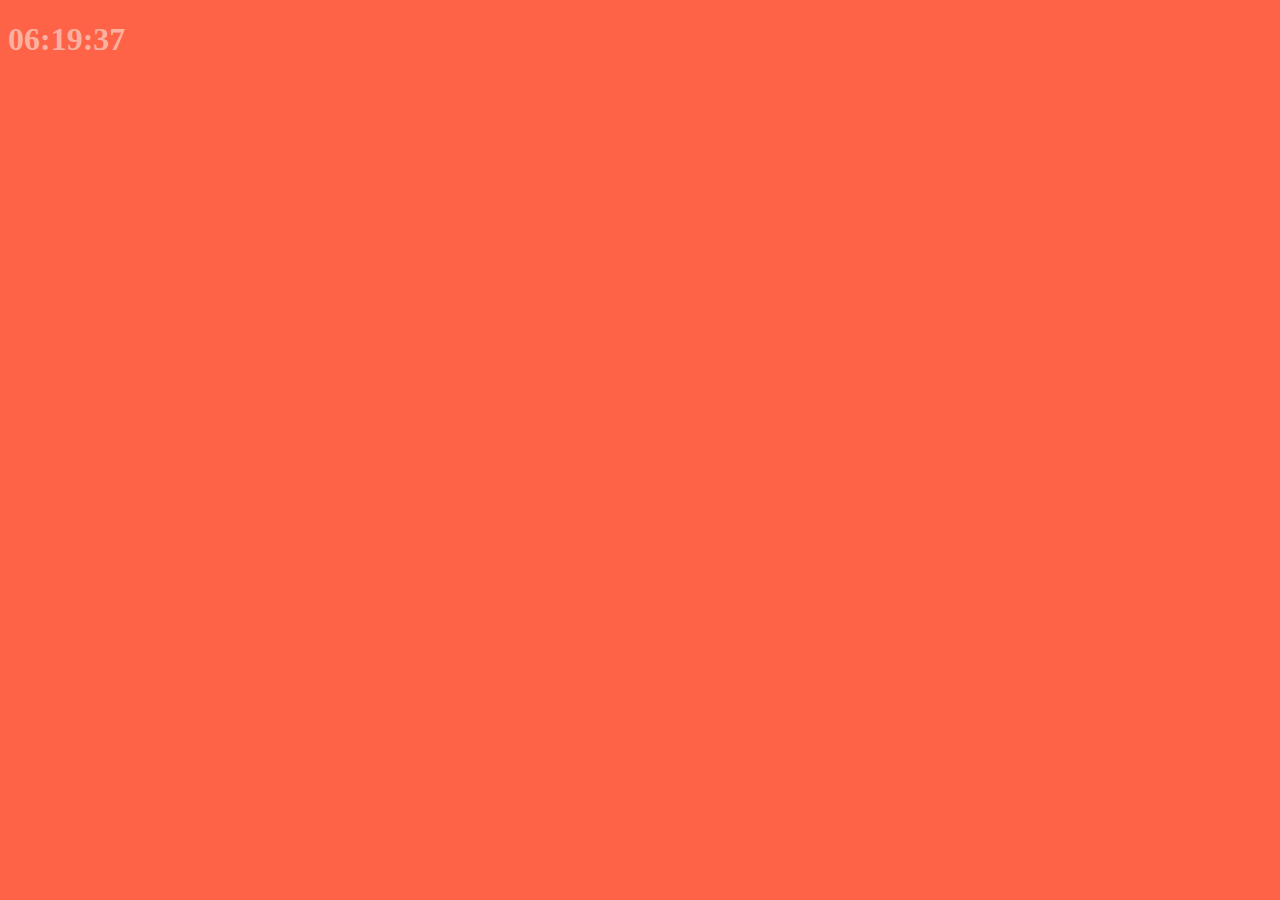
==== momentum/index.html @ 80093922 "#3. Momentum Clone Coding - clock - greeting" ====
<!DOCTYPE html>
<html lang="en" dir="ltr">
  <head>
    <meta charset="utf-8">
    <title>JS Basic</title>
    <link rel="stylesheet" href="index.css">
  </head>
  <body>
    <div class="js-clock">
      <h1>00:00</h1>
    </div>
    <form class="js-form form">
      <input type="text" placeholder="What is your name?" name="" value="">
    </form>
    <h4 class="js-greetings greetings"></h4>
    <script src="clock.js"></script>
    <script src="greeting.js"></script>
  </body>
</html>
---- momentum/index.css ----
body{
  background-color: tomato;
}

h1{
  color:#fab1a0;
  transition: color 0.5s ease-in-out;
}

.clicked {
  color: #7f8c8d;
}

.btn {
  cursor: pointer;
}

.form,
.greetings {
  display: none;
}

.showing {
  display: block;
}
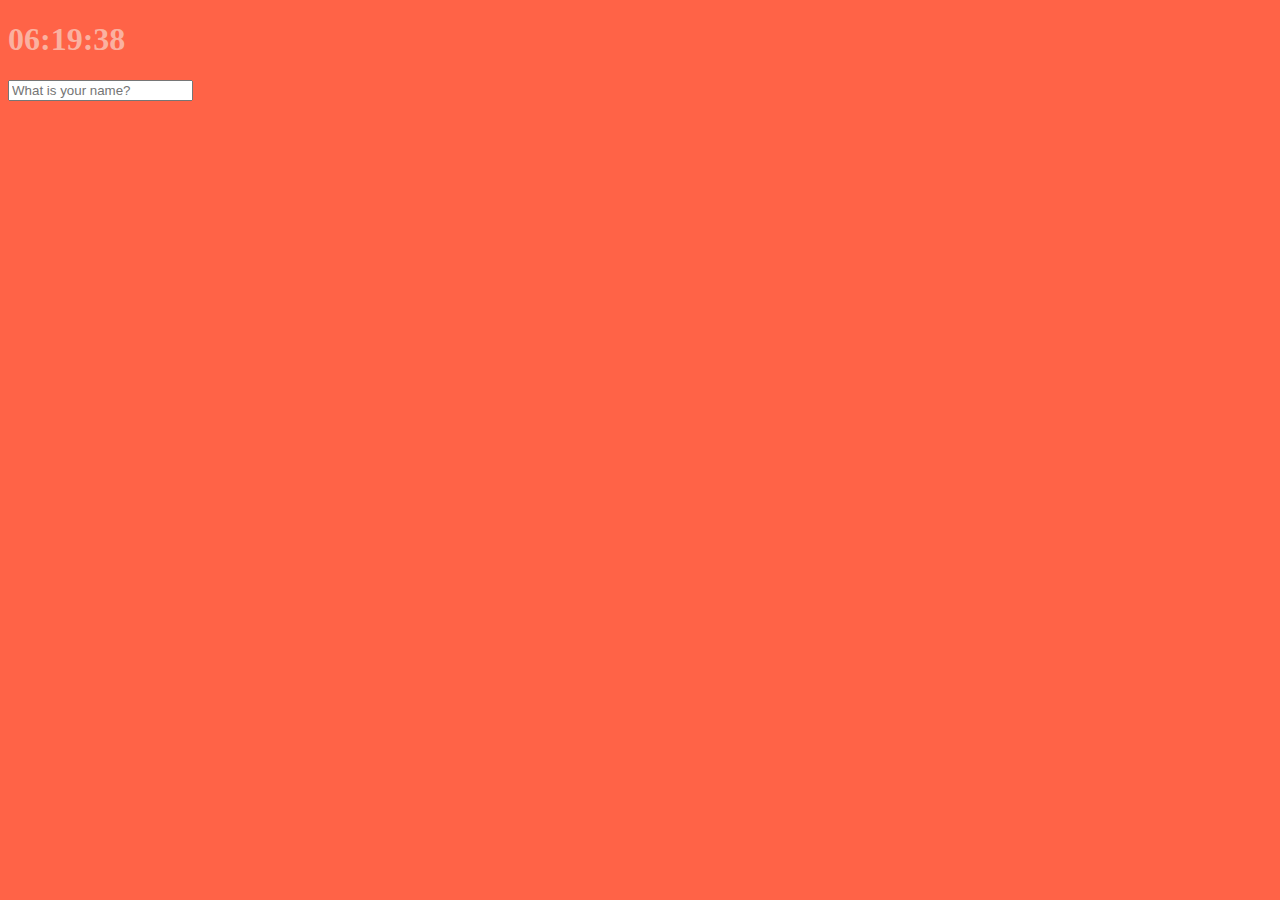
==== commit 6bb90a55: "#3. Momentum Clone Coding - clock - greeting(updated)" ====
--- a/momentum/index.html
+++ b/momentum/index.html
@@ -10,7 +10,7 @@
       <h1>00:00</h1>
     </div>
     <form class="js-form form">
-      <input type="text" placeholder="What is your name?" name="" value="">
+      <input type="text" placeholder="What is your name?">
     </form>
     <h4 class="js-greetings greetings"></h4>
     <script src="clock.js"></script>
--- a/momentum/index.css
+++ b/momentum/index.css
@@ -1,8 +1,5 @@
 body{
   background-color: tomato;
-}
-
-h1{
   color:#fab1a0;
   transition: color 0.5s ease-in-out;
 }
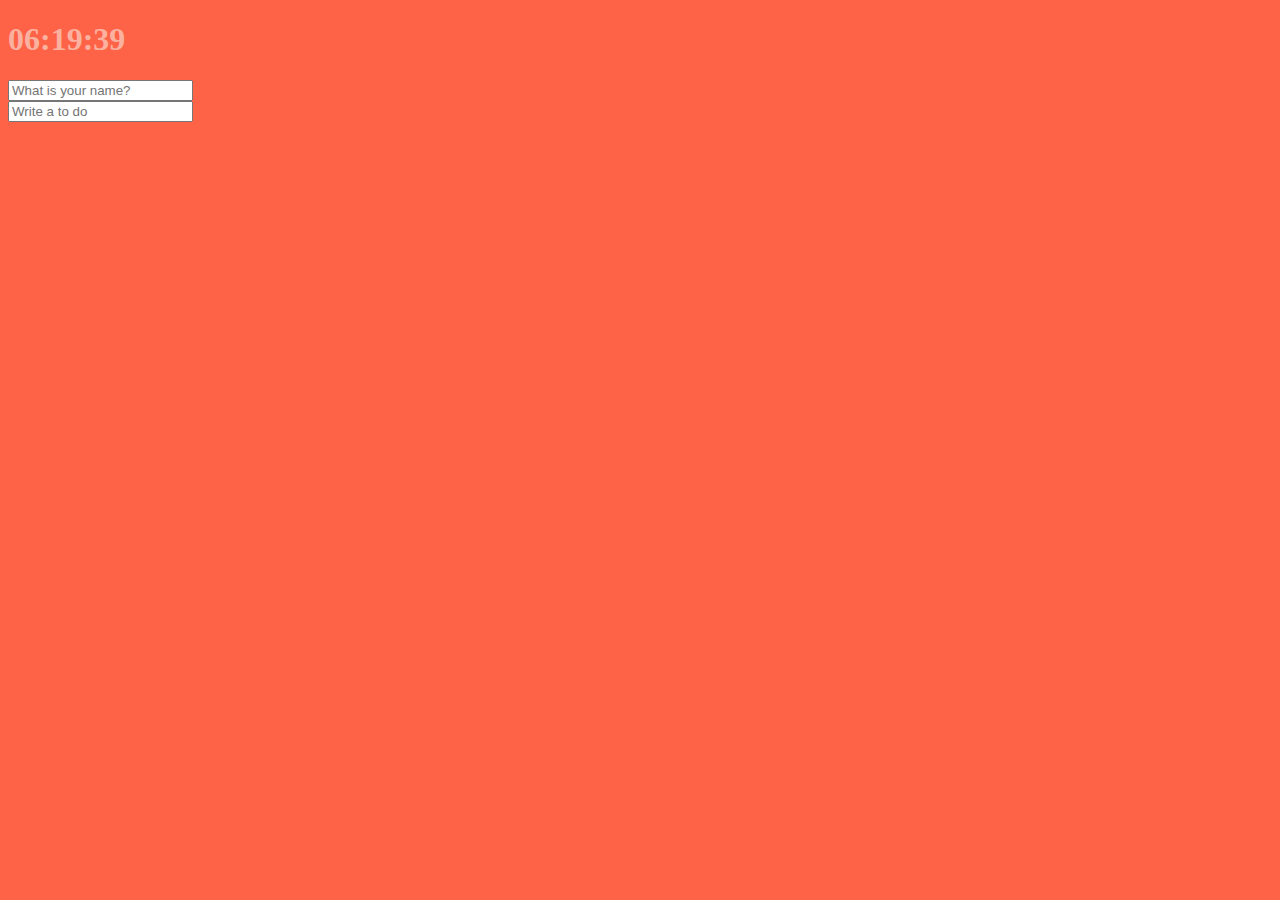
==== commit 08c44caf: "#3-5. To Do List 1" ====
--- a/momentum/index.html
+++ b/momentum/index.html
@@ -6,14 +6,32 @@
     <link rel="stylesheet" href="index.css">
   </head>
   <body>
+    <!-- clock -->
     <div class="js-clock">
       <h1>00:00</h1>
     </div>
+    <!-- /clock -->
+
+    <!-- greeting -->
     <form class="js-form form">
       <input type="text" placeholder="What is your name?">
     </form>
     <h4 class="js-greetings greetings"></h4>
+    <!-- /greeting -->
+
+    <!-- todo -->
+    <form class="js-todoForm">
+      <input type="text" placeholder="Write a to do"/>
+    </form>
+    <ul class="js-todoList">
+
+    </ul>
+    <!-- /todo -->
+
+    <!-- script -->
     <script src="clock.js"></script>
     <script src="greeting.js"></script>
+    <script src="todo.js"></script>
+    <!-- /script -->
   </body>
 </html>
--- a/momentum/index.css
+++ b/momentum/index.css
@@ -2,6 +2,11 @@
   background-color: tomato;
   color:#fab1a0;
   transition: color 0.5s ease-in-out;
+}
+
+button{
+  background: none;
+  border: none;
 }
 
 .clicked {
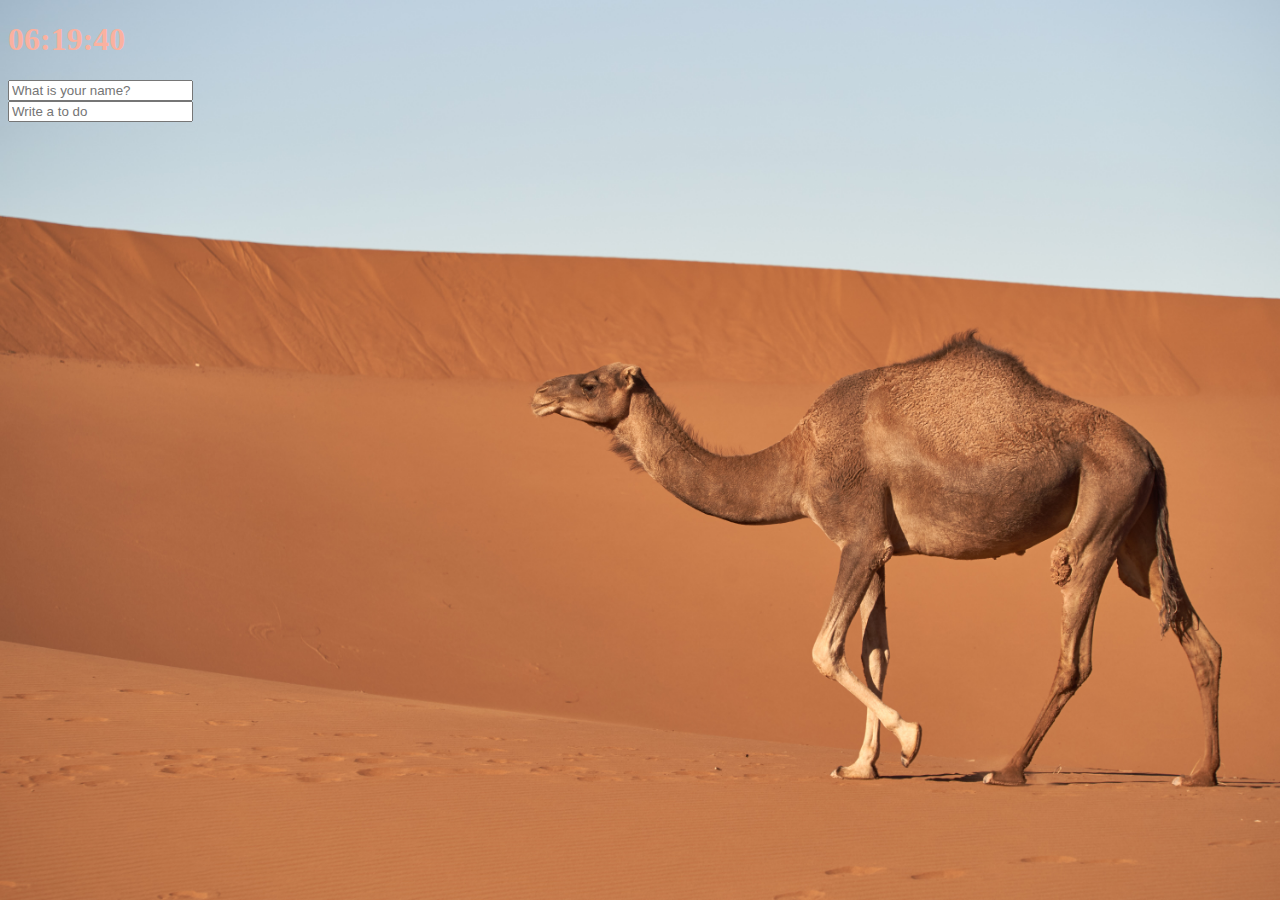
==== commit c6c6e63b: "#3. Momentum Clone Coding - clock - greeting - todos - background image" ====
--- a/momentum/index.html
+++ b/momentum/index.html
@@ -32,6 +32,7 @@
     <script src="clock.js"></script>
     <script src="greeting.js"></script>
     <script src="todo.js"></script>
+    <script src="bg.js"></script>
     <!-- /script -->
   </body>
 </html>
--- a/momentum/index.css
+++ b/momentum/index.css
@@ -1,5 +1,4 @@
 body{
-  background-color: tomato;
   color:#fab1a0;
   transition: color 0.5s ease-in-out;
 }
@@ -25,3 +24,21 @@
 .showing {
   display: block;
 }
+
+@@keyframes fadeIn {
+  from{
+    opacity: 0;
+  } to {
+    opacity: 1;
+  }
+}
+
+.bgImg {
+  position: absolute;
+  top: 0;
+  left: 0;
+  width: 100%;
+  height: 100%;
+  z-index: -1;
+  animation: fadeIn 0.5s linear;
+}
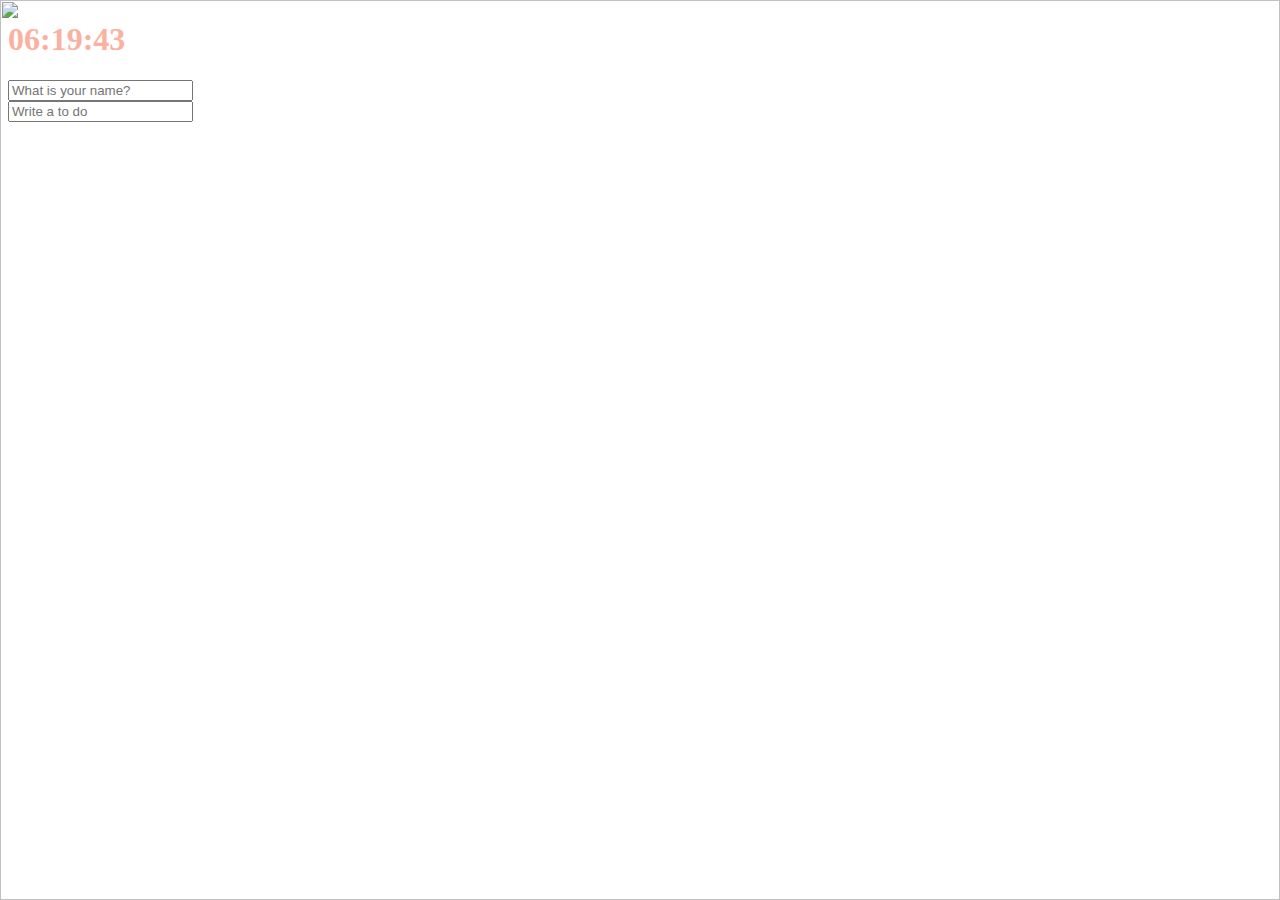
==== commit 2bc5132a: "#3. Momentum Clone Coding - clock - greeting - todos - background image - weather" ====
--- a/momentum/index.html
+++ b/momentum/index.html
@@ -28,11 +28,16 @@
     </ul>
     <!-- /todo -->
 
+    <!-- weather -->
+    <span class="js-weather"></span>
+    <!-- /weather -->
+
     <!-- script -->
     <script src="clock.js"></script>
     <script src="greeting.js"></script>
     <script src="todo.js"></script>
     <script src="bg.js"></script>
+    <script src="weather.js"></script>
     <!-- /script -->
   </body>
 </html>
